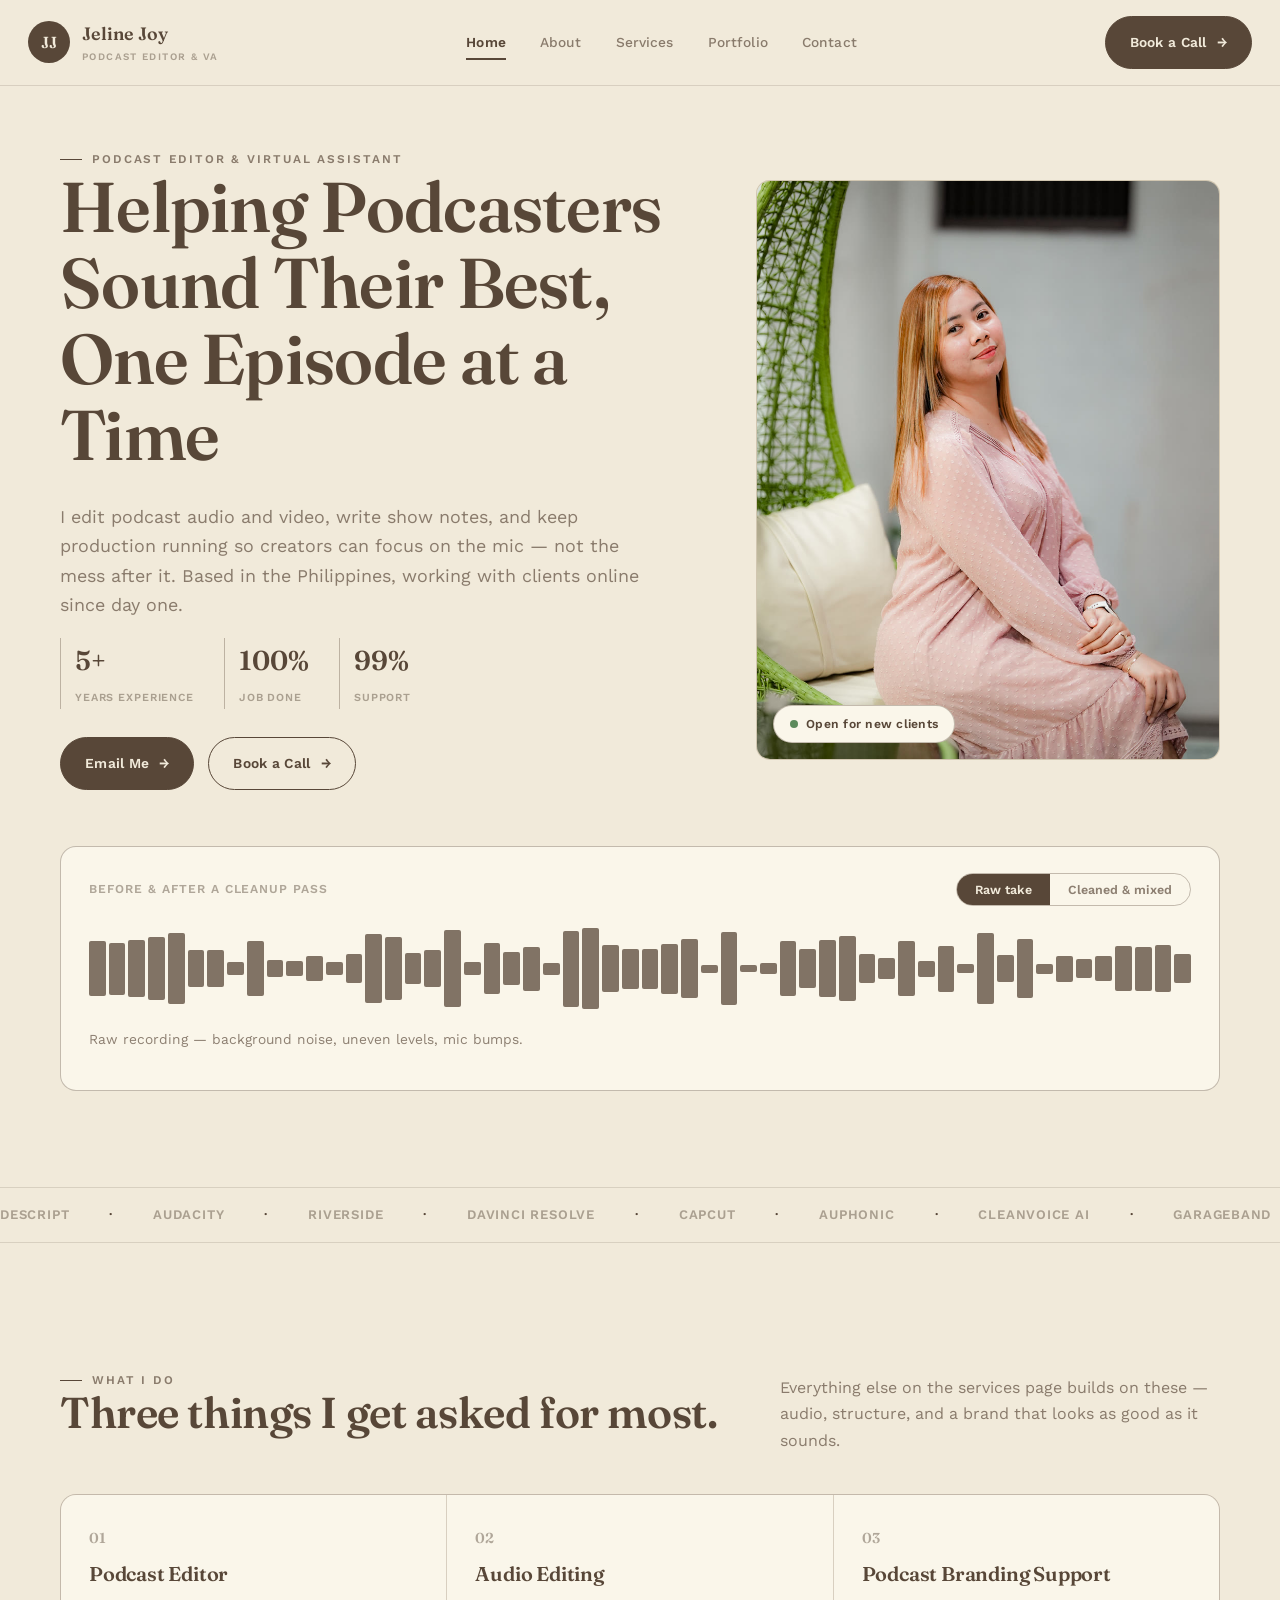
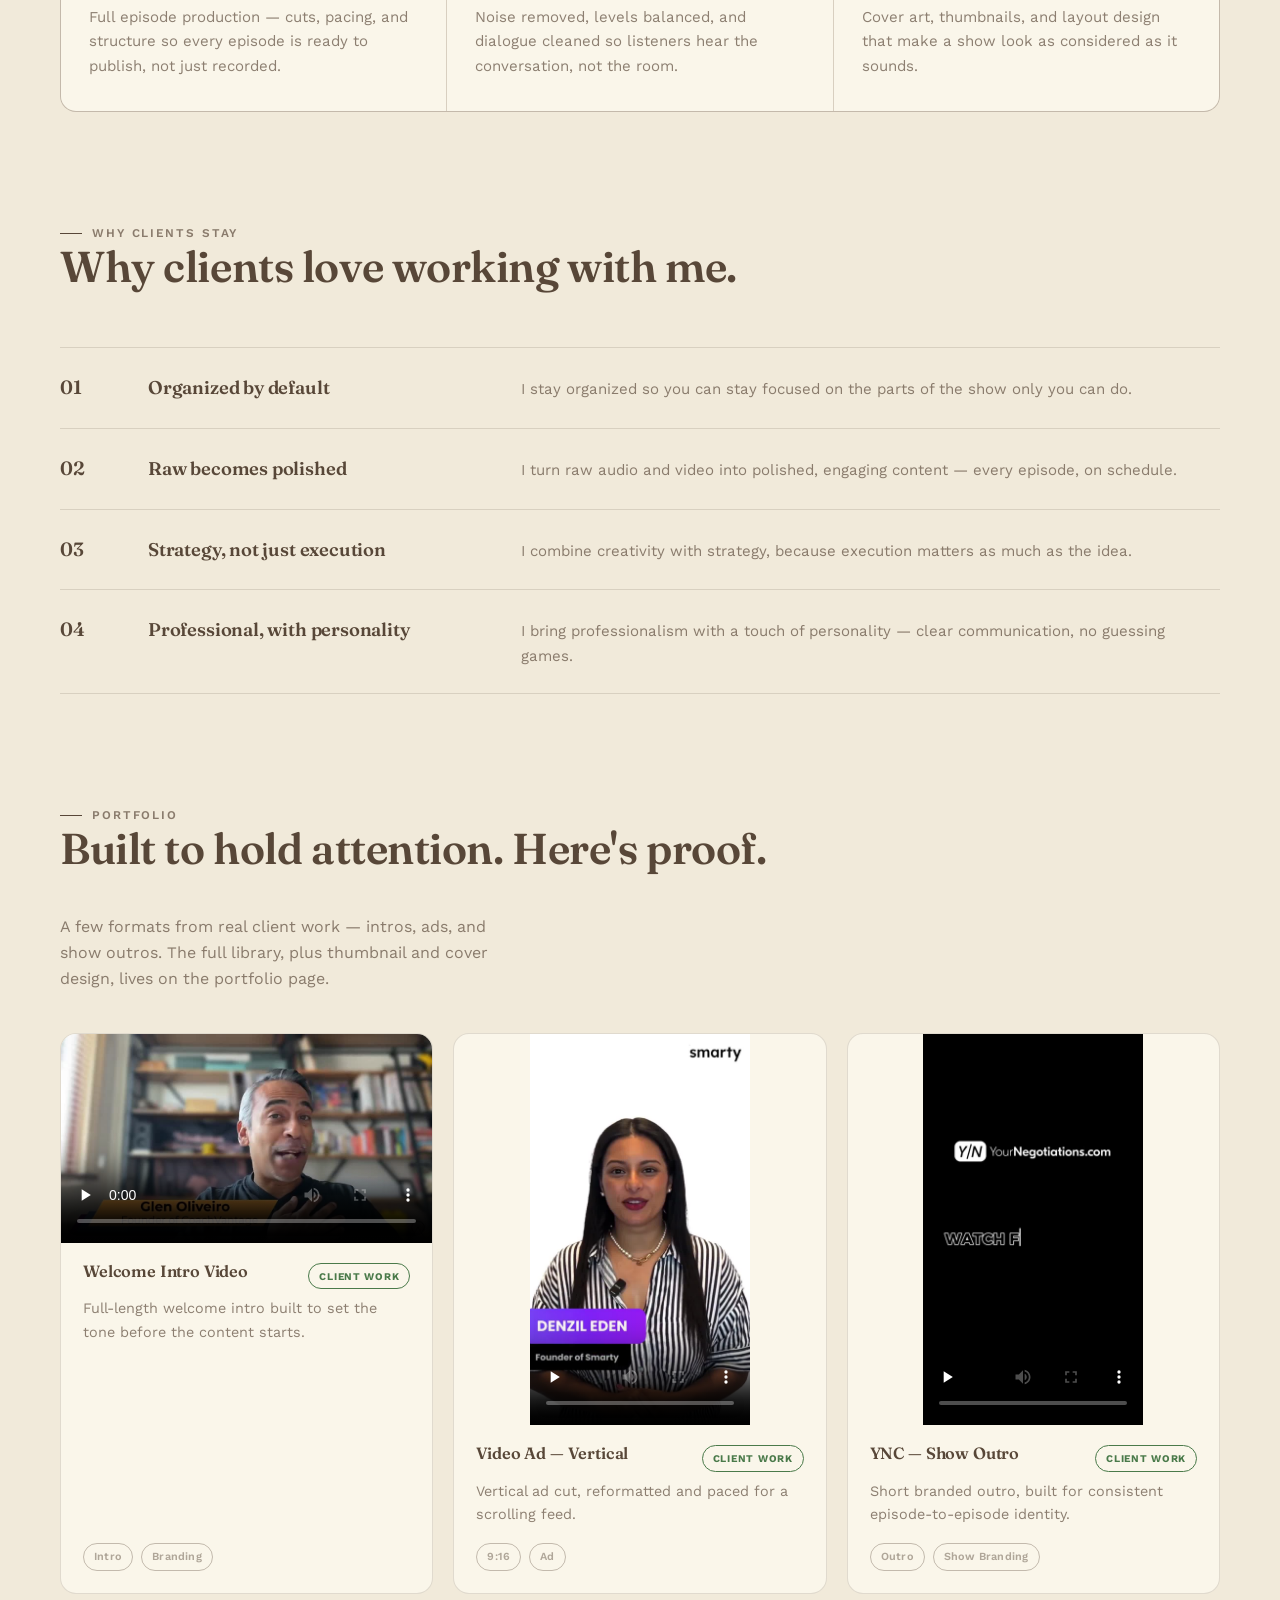
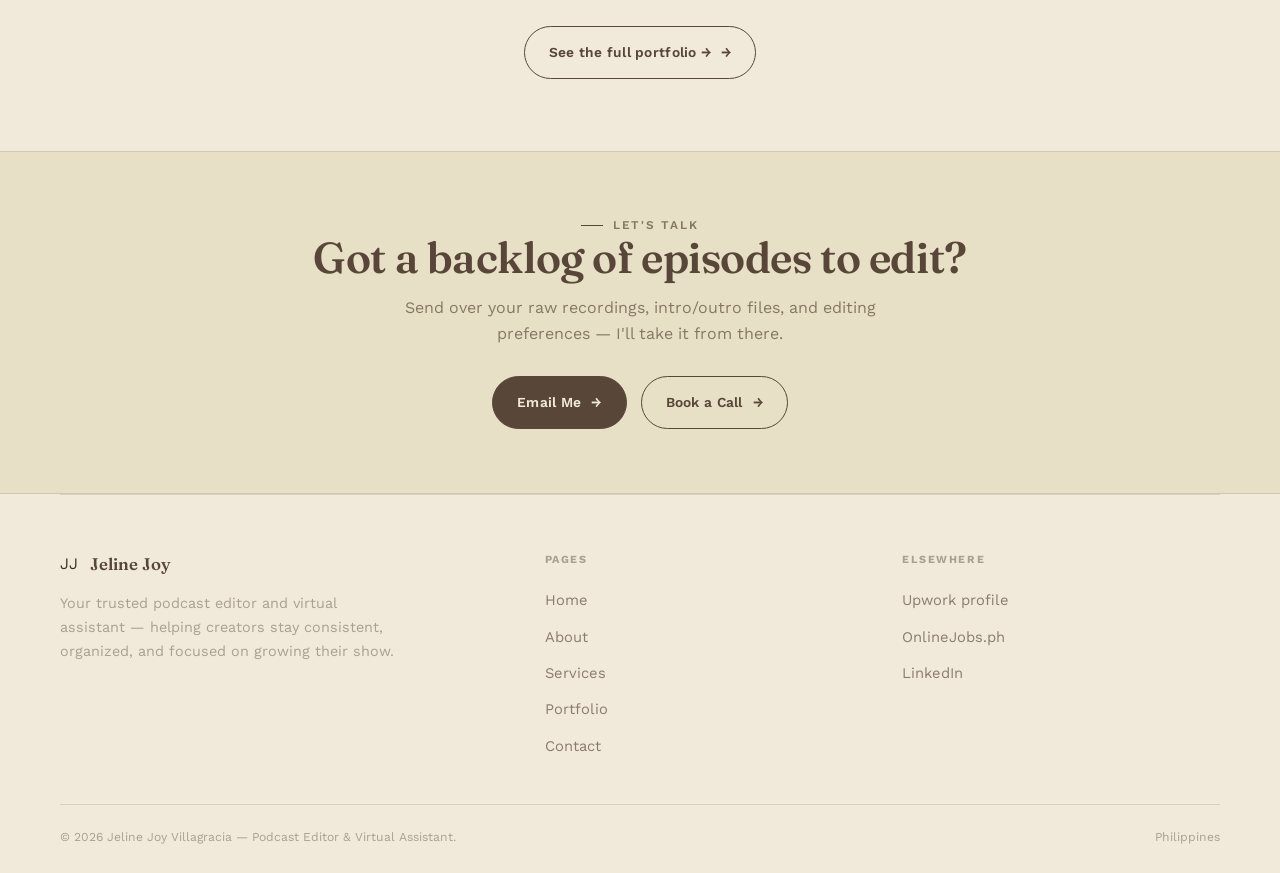
==== index.html @ 3fb09c36 "JelineJoy Portfolio Portfolio" ====
<!DOCTYPE html>
<html lang="en">
<head>
<meta charset="UTF-8">
<meta name="viewport" content="width=device-width, initial-scale=1.0">
<title>Jeline Joy Villagracia — Podcast Editor &amp; Virtual Assistant</title>
<meta name="description" content="Helping podcasters sound their best, one episode at a time. Podcast editing, audio cleanup, and branding support by Jeline Joy Villagracia.">
<link rel="preconnect" href="https://fonts.googleapis.com">
<link href="https://fonts.googleapis.com/css2?family=Fraunces:opsz,wght@9..144,500;9..144,600;9..144,700&family=Work+Sans:wght@400;500;600;700&display=swap" rel="stylesheet">
<link rel="stylesheet" href="./style.css">
</head>
<body>

<header class="nav-bar">
  <a class="brand" href="./index.html">
    <span class="mark">JJ</span>
    <span>Jeline Joy<br><small>Podcast Editor &amp; VA</small></span>
  </a>
  <button class="menu-toggle" aria-label="Open menu" aria-expanded="false">☰</button>
  <nav class="nav-links" aria-label="Main navigation">
    <a href="./index.html" aria-current="page">Home</a>
    <a href="./about.html">About</a>
    <a href="./services.html">Services</a>
    <a href="./portfolio.html">Portfolio</a>
    <a href="./contact.html">Contact</a>
  </nav>
  <div class="nav-actions">
    <a class="btn btn-primary" href="./contact.html">Book a Call</a>
  </div>
</header>

<main>

<section class="hero wrap">
  <div class="hero-grid">
    <div>
      <span class="eyebrow">Podcast Editor &amp; Virtual Assistant</span>
      <h1>Helping Podcasters Sound Their Best, One Episode at a Time</h1>
      <p class="lead">I edit podcast audio and video, write show notes, and keep production running so creators can focus on the mic — not the mess after it. Based in the Philippines, working with clients online since day one.</p>
      <div class="hero-stats">
        <div><b>5+</b><span>Years experience</span></div>
        <div><b>100%</b><span>Job done</span></div>
        <div><b>99%</b><span>Support</span></div>
      </div>
      <div class="hero-actions">
        <a class="btn btn-primary" href="mailto:Jelinejoy.villagraciaxxx@gmail.com">Email Me</a>
        <a class="btn btn-ghost" href="./contact.html">Book a Call</a>
      </div>
    </div>
    <div class="hero-portrait reveal">
      <img src="./assets/photos/portrait-1.jpg" alt="Jeline Joy Villagracia">
      <span class="tag">Open for new clients</span>
    </div>
  </div>

  <div class="waveform-block">
    <div class="waveform-head">
      <span class="wf-label">Before &amp; after a cleanup pass</span>
      <div class="wf-toggle">
        <button data-wf-btn="raw" class="active">Raw take</button>
        <button data-wf-btn="clean">Cleaned &amp; mixed</button>
      </div>
    </div>
    <div class="wf-bars" data-wf-bars></div>
    <p class="waveform-caption" data-wf-caption>Raw recording — background noise, uneven levels, mic bumps.</p>
  </div>
</section>

<div class="marquee" aria-hidden="true">
  <div class="marquee-track">
    <span>Descript</span><span>Audacity</span><span>Riverside</span><span>DaVinci Resolve</span><span>CapCut</span><span>Auphonic</span><span>Cleanvoice AI</span><span>GarageBand</span><span>Notion</span><span>Canva</span>
    <span>Descript</span><span>Audacity</span><span>Riverside</span><span>DaVinci Resolve</span><span>CapCut</span><span>Auphonic</span><span>Cleanvoice AI</span><span>GarageBand</span><span>Notion</span><span>Canva</span>
  </div>
</div>

<section class="section wrap">
  <div class="section-head">
    <div><span class="eyebrow">What I do</span><h2>Three things I get asked for most.</h2></div>
    <p>Everything else on the services page builds on these — audio, structure, and a brand that looks as good as it sounds.</p>
  </div>
  <div class="card-grid">
    <a class="card reveal" href="./services.html">
      <span class="tc-num">01</span>
      <h3>Podcast Editor</h3>
      <p>Full episode production — cuts, pacing, and structure so every episode is ready to publish, not just recorded.</p>
    </a>
    <a class="card reveal" href="./services.html">
      <span class="tc-num">02</span>
      <h3>Audio Editing</h3>
      <p>Noise removed, levels balanced, and dialogue cleaned so listeners hear the conversation, not the room.</p>
    </a>
    <a class="card reveal" href="./services.html">
      <span class="tc-num">03</span>
      <h3>Podcast Branding Support</h3>
      <p>Cover art, thumbnails, and layout design that make a show look as considered as it sounds.</p>
    </a>
  </div>
</section>

<section class="section wrap section-tight">
  <div class="section-head">
    <div><span class="eyebrow">Why clients stay</span><h2>Why clients love working with me.</h2></div>
  </div>
  <div class="process">
    <div class="process-row reveal"><span class="step-num">01</span><h4>Organized by default</h4><p>I stay organized so you can stay focused on the parts of the show only you can do.</p></div>
    <div class="process-row reveal"><span class="step-num">02</span><h4>Raw becomes polished</h4><p>I turn raw audio and video into polished, engaging content — every episode, on schedule.</p></div>
    <div class="process-row reveal"><span class="step-num">03</span><h4>Strategy, not just execution</h4><p>I combine creativity with strategy, because execution matters as much as the idea.</p></div>
    <div class="process-row reveal"><span class="step-num">04</span><h4>Professional, with personality</h4><p>I bring professionalism with a touch of personality — clear communication, no guessing games.</p></div>
  </div>
</section>

<section class="section wrap">
  <div class="section-head">
    <div><span class="eyebrow">Portfolio</span><h2>Built to hold attention. Here's proof.</h2></div>
    <p>A few formats from real client work — intros, ads, and show outros. The full library, plus thumbnail and cover design, lives on the portfolio page.</p>
  </div>
  <div class="portfolio-grid">
    <article class="portfolio-card reveal">
      <div class="video-frame">
        <video controls preload="none" playsinline poster="./assets/posters/welcome-intro-video.jpg">
          <source src="./assets/videos/welcome-intro-video.mp4" type="video/mp4">
        </video>
      </div>
      <div class="portfolio-body">
        <div class="portfolio-top"><h3>Welcome Intro Video</h3><span class="status open">Client work</span></div>
        <p>Full-length welcome intro built to set the tone before the content starts.</p>
        <div class="tag-row"><span class="tag">Intro</span><span class="tag">Branding</span></div>
      </div>
    </article>
    <article class="portfolio-card reveal">
      <div class="video-frame portrait">
        <video controls preload="none" playsinline poster="./assets/posters/video-ads-vertical.jpg">
          <source src="./assets/videos/video-ads-vertical.mp4" type="video/mp4">
        </video>
      </div>
      <div class="portfolio-body">
        <div class="portfolio-top"><h3>Video Ad — Vertical</h3><span class="status open">Client work</span></div>
        <p>Vertical ad cut, reformatted and paced for a scrolling feed.</p>
        <div class="tag-row"><span class="tag">9:16</span><span class="tag">Ad</span></div>
      </div>
    </article>
    <article class="portfolio-card reveal">
      <div class="video-frame portrait">
        <video controls preload="none" playsinline poster="./assets/posters/ync-outro.jpg">
          <source src="./assets/videos/ync-outro.mp4" type="video/mp4">
        </video>
      </div>
      <div class="portfolio-body">
        <div class="portfolio-top"><h3>YNC — Show Outro</h3><span class="status open">Client work</span></div>
        <p>Short branded outro, built for consistent episode-to-episode identity.</p>
        <div class="tag-row"><span class="tag">Outro</span><span class="tag">Show Branding</span></div>
      </div>
    </article>
  </div>
  <div style="margin-top:32px; text-align:center;">
    <a class="btn btn-ghost" href="./portfolio.html">See the full portfolio →</a>
  </div>
</section>

<section class="cta-band">
  <div class="wrap">
    <span class="eyebrow" style="justify-content:center;">Let's talk</span>
    <h2>Got a backlog of episodes to edit?</h2>
    <p>Send over your raw recordings, intro/outro files, and editing preferences — I'll take it from there.</p>
    <div class="cta-actions">
      <a class="btn btn-primary" href="mailto:Jelinejoy.villagraciaxxx@gmail.com">Email Me</a>
      <a class="btn btn-ghost" href="./contact.html">Book a Call</a>
    </div>
  </div>
</section>

</main>

<footer class="footer wrap">
  <div class="footer-top">
    <div>
      <a class="footer-brand" href="./index.html"><span class="mark">JJ</span><span style="font-family:var(--display); font-weight:600; font-size:1.05rem; color:var(--ink);">Jeline Joy</span></a>
      <p>Your trusted podcast editor and virtual assistant — helping creators stay consistent, organized, and focused on growing their show.</p>
    </div>
    <div class="footer-links">
      <h5>Pages</h5>
      <a href="./index.html">Home</a>
      <a href="./about.html">About</a>
      <a href="./services.html">Services</a>
      <a href="./portfolio.html">Portfolio</a>
      <a href="./contact.html">Contact</a>
    </div>
    <div class="footer-links">
      <h5>Elsewhere</h5>
      <a href="https://www.upwork.com/freelancers/~01a54a741a6106305e" target="_blank" rel="noopener">Upwork profile</a>
      <a href="https://www.onlinejobs.ph/jobseekers/info/1028850" target="_blank" rel="noopener">OnlineJobs.ph</a>
      <a href="https://www.linkedin.com/in/jelinejoy444a131a2/" target="_blank" rel="noopener">LinkedIn</a>
    </div>
  </div>
  <div class="footer-bottom">
    <span>&copy; 2026 Jeline Joy Villagracia — Podcast Editor &amp; Virtual Assistant.</span>
    <span>Philippines</span>
  </div>
</footer>

<script src="./script.js"></script>
</body>
</html>
---- style.css ----
/* ============================================================
   Jeline Joy Villagracia — Podcast Editor & Virtual Assistant
   Design tokens
   ============================================================ */
:root{
  --paper: #f1eada;
  --paper-2: #e8dfc7;
  --card: #faf6ea;
  --ink: #584738;
  --ink-2: #3c3025;
  --ink-soft: rgba(88,71,56,0.68);
  --ink-faint: rgba(88,71,56,0.46);
  --line: rgba(88,71,56,0.16);
  --line-strong: rgba(88,71,56,0.34);
  --accent-tint: #eadfc4;
  --white: #fffdf8;
  --radius: 3px;

  --display: "Fraunces", "Georgia", serif;
  --body: "Work Sans", "Segoe UI", sans-serif;
}

*{ box-sizing:border-box; }
html{ scroll-behavior:smooth; }
body{
  margin:0;
  background:var(--paper);
  color:var(--ink-2);
  font-family:var(--body);
  font-size:16px;
  line-height:1.65;
  -webkit-font-smoothing:antialiased;
}
img{ max-width:100%; display:block; }
a{ color:inherit; text-decoration:none; }
h1,h2,h3,h4{
  font-family:var(--display);
  font-weight:600;
  color:var(--ink);
  margin:0 0 .4em;
  line-height:1.08;
  letter-spacing:-0.01em;
}
h1{ font-size:clamp(2.4rem,6vw,4.4rem); font-weight:600; }
h2{ font-size:clamp(1.8rem,3.6vw,2.7rem); }
h3{ font-size:1.25rem; }
p{ margin:0 0 1em; }
.lead{ font-size:1.12rem; color:var(--ink-soft); max-width:54ch; }

:focus-visible{ outline:2px solid var(--ink); outline-offset:3px; }
@media (prefers-reduced-motion: reduce){
  *{ animation-duration:0.001ms !important; animation-iteration-count:1 !important; transition-duration:0.001ms !important; scroll-behavior:auto !important; }
}

.wrap{ max-width:1160px; margin:0 auto; padding:0 28px; }
.eyebrow{
  font-family:var(--body);
  font-size:0.74rem;
  font-weight:600;
  letter-spacing:0.16em;
  text-transform:uppercase;
  color:var(--ink-soft);
  display:flex; align-items:center; gap:10px;
}
.eyebrow::before{ content:""; width:22px; height:1px; background:var(--ink); }

/* ---------- buttons ---------- */
.btn{
  display:inline-flex; align-items:center; gap:10px;
  font-family:var(--body); font-size:0.86rem; font-weight:600; letter-spacing:0.02em;
  padding:14px 24px; border:1px solid var(--ink); border-radius:30px;
  transition:background .2s ease, color .2s ease, transform .2s ease, border-color .2s ease;
  white-space:nowrap;
}
.btn-primary{ background:var(--ink); border-color:var(--ink); color:var(--paper); }
.btn-primary:hover{ background:var(--ink-2); border-color:var(--ink-2); transform:translateY(-1px); }
.btn-ghost{ color:var(--ink); background:transparent; }
.btn-ghost:hover{ background:var(--ink); color:var(--paper); }
.btn::after{ content:"→"; transition:transform .2s ease; }
.btn:hover::after{ transform:translateX(3px); }

/* ---------- header ---------- */
.nav-bar{
  position:sticky; top:0; z-index:50;
  display:flex; align-items:center; justify-content:space-between;
  padding:16px 28px; background:rgba(241,234,218,0.98);
  border-bottom:1px solid var(--line);
}
.brand{ display:flex; align-items:center; gap:12px; }
.brand .mark{
  width:42px; height:42px; border-radius:50%; background:var(--ink); color:var(--paper);
  display:flex; align-items:center; justify-content:center; font-family:var(--display); font-weight:600; font-size:1rem; letter-spacing:.02em;
  flex-shrink:0;
}
.brand span{ font-family:var(--display); font-size:1.12rem; font-weight:600; color:var(--ink); }
.brand small{ display:block; font-family:var(--body); font-size:0.62rem; letter-spacing:.14em; color:var(--ink-faint); text-transform:uppercase; font-weight:600; }

.nav-links{ display:flex; gap:2px; align-items:center; }
.nav-links a{
  font-family:var(--body); font-size:0.86rem; font-weight:500; letter-spacing:.01em;
  padding:10px 16px; color:var(--ink-soft); position:relative;
}
.nav-links a:hover{ color:var(--ink); }
.nav-links a[aria-current="page"]{ color:var(--ink); font-weight:600; }
.nav-links a[aria-current="page"]::after{
  content:""; position:absolute; left:16px; right:16px; bottom:4px; height:2px; background:var(--ink);
}
.nav-actions{ display:flex; align-items:center; gap:14px; }
.menu-toggle{
  display:none; width:40px; height:40px; border:1px solid var(--line-strong); background:none; border-radius:50%;
  color:var(--ink); font-family:var(--body); cursor:pointer; font-size:1.1rem;
}

@media (max-width:920px){
  .nav-links{
    position:fixed; inset:65px 0 0 0; flex-direction:column; align-items:flex-start;
    background:var(--paper); padding:24px 28px; gap:4px; transform:translateY(-8px);
    opacity:0; pointer-events:none; transition:opacity .2s ease, transform .2s ease;
    z-index:100; overflow-y:auto;
  }
  .nav-links.open{ opacity:1; pointer-events:auto; transform:translateY(0); }
  .nav-links a{ width:100%; padding:16px 6px; border-bottom:1px solid var(--line); font-size:1rem; }
  .menu-toggle{ display:block; }
  .nav-actions{ display:none; }
}

/* ---------- hero / waveform signature ---------- */
.hero{ padding:64px 0 40px; }
.hero-grid{ display:grid; grid-template-columns:1.25fr 0.9fr; gap:52px; align-items:center; }
.hero-stats{ display:flex; flex-wrap:wrap; gap:30px; margin-top:8px; }
.hero-stats div{ border-left:1px solid var(--line-strong); padding-left:14px; }
.hero-stats b{ display:block; font-family:var(--display); font-size:1.7rem; font-weight:600; color:var(--ink); }
.hero-stats span{ font-family:var(--body); font-size:0.68rem; letter-spacing:.08em; text-transform:uppercase; color:var(--ink-faint); font-weight:600; }
.hero-actions{ display:flex; gap:14px; margin-top:28px; flex-wrap:wrap; }

.hero-portrait{
  position:relative; border-radius:14px; overflow:hidden; aspect-ratio:4/5; background:var(--paper-2);
  border:1px solid var(--line);
}
.hero-portrait img{ width:100%; height:100%; object-fit:cover; display:block; }
.hero-portrait .tag{
  position:absolute; bottom:16px; left:16px; background:var(--card); border:1px solid var(--line-strong);
  border-radius:30px; padding:8px 16px; font-size:0.76rem; font-weight:600; color:var(--ink); display:flex; align-items:center; gap:8px;
}
.hero-portrait .tag::before{ content:""; width:8px; height:8px; border-radius:50%; background:#5c8a5c; }

.waveform-block{ margin-top:56px; border:1px solid var(--line-strong); background:var(--card); border-radius:16px; padding:26px 28px; }
.waveform-head{ display:flex; justify-content:space-between; align-items:center; margin-bottom:18px; flex-wrap:wrap; gap:12px; }
.waveform-head span.wf-label{ font-size:0.76rem; font-weight:600; letter-spacing:.08em; text-transform:uppercase; color:var(--ink-faint); }
.wf-toggle{ display:flex; border:1px solid var(--line-strong); border-radius:30px; overflow:hidden; }
.wf-toggle button{ font-family:var(--body); font-size:0.78rem; font-weight:600; padding:8px 18px; background:none; border:none; color:var(--ink-soft); cursor:pointer; }
.wf-toggle button.active{ background:var(--ink); color:var(--paper); }
.wf-bars{ display:flex; align-items:center; gap:3px; height:90px; }
.wf-bars i{ flex:1; background:var(--ink); border-radius:2px; opacity:0.75; transition:height .35s cubic-bezier(.4,0,.2,1); }
.waveform-caption{ margin-top:14px; font-size:0.86rem; color:var(--ink-soft); }

/* ---------- marquee ---------- */
.marquee{ border-top:1px solid var(--line); border-bottom:1px solid var(--line); overflow:hidden; padding:16px 0; margin:56px 0; }
.marquee-track{ display:flex; gap:40px; width:max-content; animation:scroll-left 30s linear infinite; }
.marquee-track span{ font-family:var(--body); font-size:0.82rem; font-weight:600; letter-spacing:.06em; text-transform:uppercase; color:var(--ink-faint); }
.marquee-track span::after{ content:"·"; margin-left:40px; color:var(--ink); }
@keyframes scroll-left{ from{ transform:translateX(0); } to{ transform:translateX(-50%); } }

/* ---------- sections ---------- */
.section{ padding:72px 0; }
.section-tight{ padding:40px 0; }
.section-head{ display:flex; justify-content:space-between; align-items:flex-end; gap:24px; margin-bottom:40px; flex-wrap:wrap; }
.section-head p{ max-width:44ch; color:var(--ink-soft); margin:0; }

/* format / service cards */
.card-grid{ display:grid; grid-template-columns:repeat(3,1fr); gap:1px; background:var(--line); border:1px solid var(--line); border-radius:16px; overflow:hidden; }
.card-grid.cols-4{ grid-template-columns:repeat(4,1fr); }
.card{ background:var(--card); padding:32px 28px; display:flex; flex-direction:column; gap:12px; transition:background .2s ease; }
.card:hover{ background:var(--white); }
.card .tc-num{ font-family:var(--display); font-size:0.9rem; font-weight:600; color:var(--ink-faint); }
.card p{ color:var(--ink-soft); margin-bottom:0; font-size:0.94rem; }
@media (max-width:1080px){ .card-grid.cols-4{ grid-template-columns:repeat(2,1fr); } }
@media (max-width:920px){ .card-grid{ grid-template-columns:1fr; } .card-grid.cols-4{ grid-template-columns:1fr; } }

/* process timeline */
.process{ display:flex; flex-direction:column; border-top:1px solid var(--line); }
.process-row{ display:grid; grid-template-columns:64px 1fr 2fr; gap:24px; padding:24px 0; border-bottom:1px solid var(--line); align-items:baseline; }
.process-row .step-num{ font-family:var(--display); color:var(--ink); font-size:1.2rem; font-weight:600; }
.process-row h4{ font-family:var(--display); font-size:1.15rem; margin:0; font-weight:600; }
.process-row p{ margin:0; color:var(--ink-soft); font-size:0.94rem; }
@media (max-width:760px){ .process-row{ grid-template-columns:1fr; gap:6px; } }

/* trust / stats strip */
.stat-strip{ display:grid; grid-template-columns:repeat(3,1fr); border:1px solid var(--line); border-radius:16px; overflow:hidden; }
.stat-strip div{ padding:26px 20px; border-right:1px solid var(--line); background:var(--card); }
.stat-strip div:last-child{ border-right:none; }
.stat-strip b{ display:block; font-family:var(--display); font-size:1.9rem; color:var(--ink); font-weight:600; }
.stat-strip span{ font-family:var(--body); font-size:0.66rem; letter-spacing:.08em; text-transform:uppercase; color:var(--ink-faint); font-weight:600; }
@media (max-width:860px){ .stat-strip{ grid-template-columns:1fr;} .stat-strip div{ border-right:none; border-bottom:1px solid var(--line);} .stat-strip div:last-child{border-bottom:none;} }

/* CTA band */
.cta-band{
  border-top:1px solid var(--line); border-bottom:1px solid var(--line);
  padding:64px 0; text-align:center; background:var(--paper-2);
}
.cta-band h2{ margin-bottom:.3em; }
.cta-band p{ color:var(--ink-soft); margin:0 auto 28px; max-width:48ch; }
.cta-actions{ display:flex; gap:14px; justify-content:center; flex-wrap:wrap; }

/* ---------- footer ---------- */
.footer{ border-top:1px solid var(--line); padding:56px 0 26px; }
.footer-top{ display:grid; grid-template-columns:1.4fr 1fr 1fr; gap:40px; margin-bottom:40px; }
.footer-brand{ display:flex; align-items:center; gap:12px; margin-bottom:14px; }
.footer p{ color:var(--ink-faint); font-size:0.9rem; max-width:38ch; }
.footer h5{ font-family:var(--body); font-size:0.68rem; font-weight:700; letter-spacing:.14em; text-transform:uppercase; color:var(--ink-faint); margin:0 0 14px; }
.footer-links a{ display:block; padding:6px 0; color:var(--ink-soft); font-size:0.92rem; }
.footer-links a:hover{ color:var(--ink); }
.footer-bottom{ display:flex; justify-content:space-between; flex-wrap:wrap; gap:10px; padding-top:22px; border-top:1px solid var(--line); font-size:0.76rem; color:var(--ink-faint); }
@media (max-width:760px){ .footer-top{ grid-template-columns:1fr; } }

/* ---------- page hero (inner pages) ---------- */
.page-hero{ padding:56px 0 32px; border-bottom:1px solid var(--line); }
.page-hero h1{ max-width:18ch; }
.page-hero .lead{ margin-top:14px; }

/* ---------- mobile: collapse + center ---------- */
@media (max-width:920px){
  .hero-grid{ grid-template-columns:1fr; gap:36px; }
  .hero, .page-hero, .section-head{ text-align:center; }
  .hero .eyebrow, .page-hero .eyebrow, .section-head .eyebrow{ justify-content:center; }
  .hero .lead, .page-hero .lead, .section-head p{ margin-left:auto; margin-right:auto; }
  .hero-stats{ justify-content:center; }
  .hero-stats div{ border-left:none; padding-left:0; text-align:center; }
  .hero-actions{ justify-content:center; }
  .section-head{ flex-direction:column; align-items:center; }
  .page-hero h1{ margin-left:auto; margin-right:auto; }
  .waveform-head{ justify-content:center; text-align:center; }
}

/* ---------- about ---------- */
.split{ display:grid; grid-template-columns:1fr 1fr; gap:56px; align-items:start; }
.split-media img{ border-radius:16px; border:1px solid var(--line); }
.principle{ padding:20px 0; border-bottom:1px solid var(--line); }
.principle h4{ font-size:1.05rem; margin-bottom:6px; font-family:var(--display); font-weight:600; }
.principle p{ margin:0; color:var(--ink-soft); font-size:0.94rem; }
.toolkit{ display:flex; flex-wrap:wrap; gap:10px; margin-top:14px; }
.toolkit span{ font-family:var(--body); font-size:0.8rem; font-weight:600; border:1px solid var(--line-strong); padding:8px 16px; border-radius:30px; color:var(--ink-soft); background:var(--card); }
@media (max-width:860px){ .split{ grid-template-columns:1fr; } }

/* ---------- services page ---------- */
.service-list{ display:flex; flex-direction:column; }
.service{ display:grid; grid-template-columns:56px 1.1fr 1.4fr; gap:28px; padding:34px 0; border-bottom:1px solid var(--line); }
.service .step-num{ font-family:var(--display); color:var(--ink); font-size:1.15rem; font-weight:600; }
.service h3{ margin-bottom:8px; }
.service-copy p{ color:var(--ink-soft); }
@media (max-width:860px){ .service{ grid-template-columns:1fr; gap:8px; } }

/* pricing */
.pricing-grid{ display:grid; grid-template-columns:repeat(3,1fr); gap:20px; }
.price-card{ border:1px solid var(--line-strong); border-radius:16px; padding:30px 26px; background:var(--card); display:flex; flex-direction:column; }
.price-card.featured{ background:var(--ink); color:var(--paper); border-color:var(--ink); }
.price-card.featured h3, .price-card.featured .price, .price-card.featured .price small{ color:var(--paper); }
.price-card.featured ul li{ color:rgba(241,234,218,0.85); }
.price-card.featured ul li::before{ color:var(--paper); }
.price-card .price{ font-family:var(--display); font-size:2.2rem; font-weight:600; color:var(--ink); margin:10px 0 20px; }
.price-card .price small{ font-family:var(--body); font-size:0.8rem; font-weight:500; color:var(--ink-faint); }
.price-card ul{ list-style:none; padding:0; margin:0 0 24px; flex:1; }
.price-card ul li{ padding:8px 0; border-bottom:1px solid var(--line); font-size:0.9rem; color:var(--ink-soft); padding-left:20px; position:relative; }
.price-card ul li::before{ content:"—"; position:absolute; left:0; color:var(--ink-faint); }
@media (max-width:920px){ .pricing-grid{ grid-template-columns:1fr; } }

/* ---------- portfolio ---------- */
.portfolio-group{ margin-bottom:64px; }
.group-title{ display:flex; justify-content:space-between; gap:24px; flex-wrap:wrap; margin-bottom:28px; align-items:flex-end; border-bottom:1px solid var(--line); padding-bottom:18px; }
.group-title p{ max-width:42ch; color:var(--ink-soft); margin:0; }
.portfolio-grid{ display:grid; grid-template-columns:repeat(3,1fr); gap:20px; }
.portfolio-card{ background:var(--card); border:1px solid var(--line); border-radius:16px; overflow:hidden; display:flex; flex-direction:column; }
.portfolio-card .portfolio-body{ padding:20px 22px 22px; display:flex; flex-direction:column; gap:8px; flex:1; }
.portfolio-card .status{ font-family:var(--body); font-size:0.64rem; font-weight:700; letter-spacing:.07em; text-transform:uppercase; padding:4px 10px; border:1px solid var(--line-strong); color:var(--ink-faint); align-self:flex-start; border-radius:30px; }
.portfolio-card .status.open{ color:#4a7a4a; border-color:#4a7a4a; }
.portfolio-top{ display:flex; justify-content:space-between; align-items:flex-start; gap:10px; }
.portfolio-top h3{ font-size:1.02rem; margin:0; }
.portfolio-card p{ color:var(--ink-soft); font-size:0.9rem; margin-bottom:0; }
.tag-row{ display:flex; flex-wrap:wrap; gap:8px; margin-top:auto; padding-top:8px; }
.tag{ font-family:var(--body); font-size:0.68rem; font-weight:600; letter-spacing:.02em; color:var(--ink-faint); border:1px solid var(--line-strong); padding:4px 10px; border-radius:30px; }
.portfolio-img{ aspect-ratio:16/10; overflow:hidden; background:var(--paper-2); }
.portfolio-img img{ width:100%; height:100%; object-fit:cover; display:block; }
.video-frame{ position:relative; background:var(--paper-2); overflow:hidden; aspect-ratio:16/9; }
.video-frame.portrait{ aspect-ratio:9/16; max-width:220px; margin:0 auto; }
.video-frame video{ width:100%; height:100%; object-fit:cover; display:block; background:#000; }
@media (max-width:920px){ .portfolio-grid{ grid-template-columns:1fr; } }
@media (min-width:600px) and (max-width:920px){ .portfolio-grid{ grid-template-columns:repeat(2,1fr); } }

.section-divider{ display:flex; align-items:center; gap:20px; margin:12px 0 44px; }
.section-divider .num{ font-family:var(--display); font-weight:600; font-size:0.9rem; color:var(--ink); border:1px solid var(--line-strong); padding:6px 14px; border-radius:30px; }
.section-divider .line{ flex:1; height:1px; background:var(--line); }

/* ---------- FAQ ---------- */
.faq-item{ border-bottom:1px solid var(--line); padding:22px 0; }
.faq-item summary{ font-family:var(--display); font-weight:600; font-size:1.05rem; color:var(--ink); cursor:pointer; list-style:none; display:flex; justify-content:space-between; gap:16px; }
.faq-item summary::-webkit-details-marker{ display:none; }
.faq-item summary::after{ content:"+"; font-size:1.3rem; color:var(--ink-faint); flex-shrink:0; }
.faq-item[open] summary::after{ content:"–"; }
.faq-item p{ margin-top:12px; color:var(--ink-soft); }

/* ---------- contact ---------- */
.contact-grid{ display:grid; grid-template-columns:1fr 1fr; gap:56px; }
.form-field{ margin-bottom:20px; }
.form-field label{ display:block; font-size:0.76rem; font-weight:600; letter-spacing:.04em; text-transform:uppercase; color:var(--ink-faint); margin-bottom:8px; }
.form-field input, .form-field select, .form-field textarea{
  width:100%; background:var(--card); border:1px solid var(--line-strong); color:var(--ink-2); padding:13px 14px;
  font-family:var(--body); font-size:0.95rem; border-radius:8px;
}
.form-field textarea{ resize:vertical; min-height:120px; }
.form-field input:focus, .form-field select:focus, .form-field textarea:focus{ border-color:var(--ink); }
.contact-info .info-row{ display:flex; gap:16px; padding:18px 0; border-bottom:1px solid var(--line); }
.contact-info .info-row b{ display:block; font-size:0.72rem; font-weight:700; letter-spacing:.06em; text-transform:uppercase; color:var(--ink-faint); margin-bottom:4px; }
.note-box{ margin-top:24px; padding:16px 18px; border:1px dashed var(--line-strong); font-size:0.86rem; color:var(--ink-faint); border-radius:12px; }

/* ---------- reveal ---------- */
.reveal{ opacity:0; transform:translateY(16px); transition:opacity .6s ease, transform .6s ease; }
.reveal.in{ opacity:1; transform:translateY(0); }
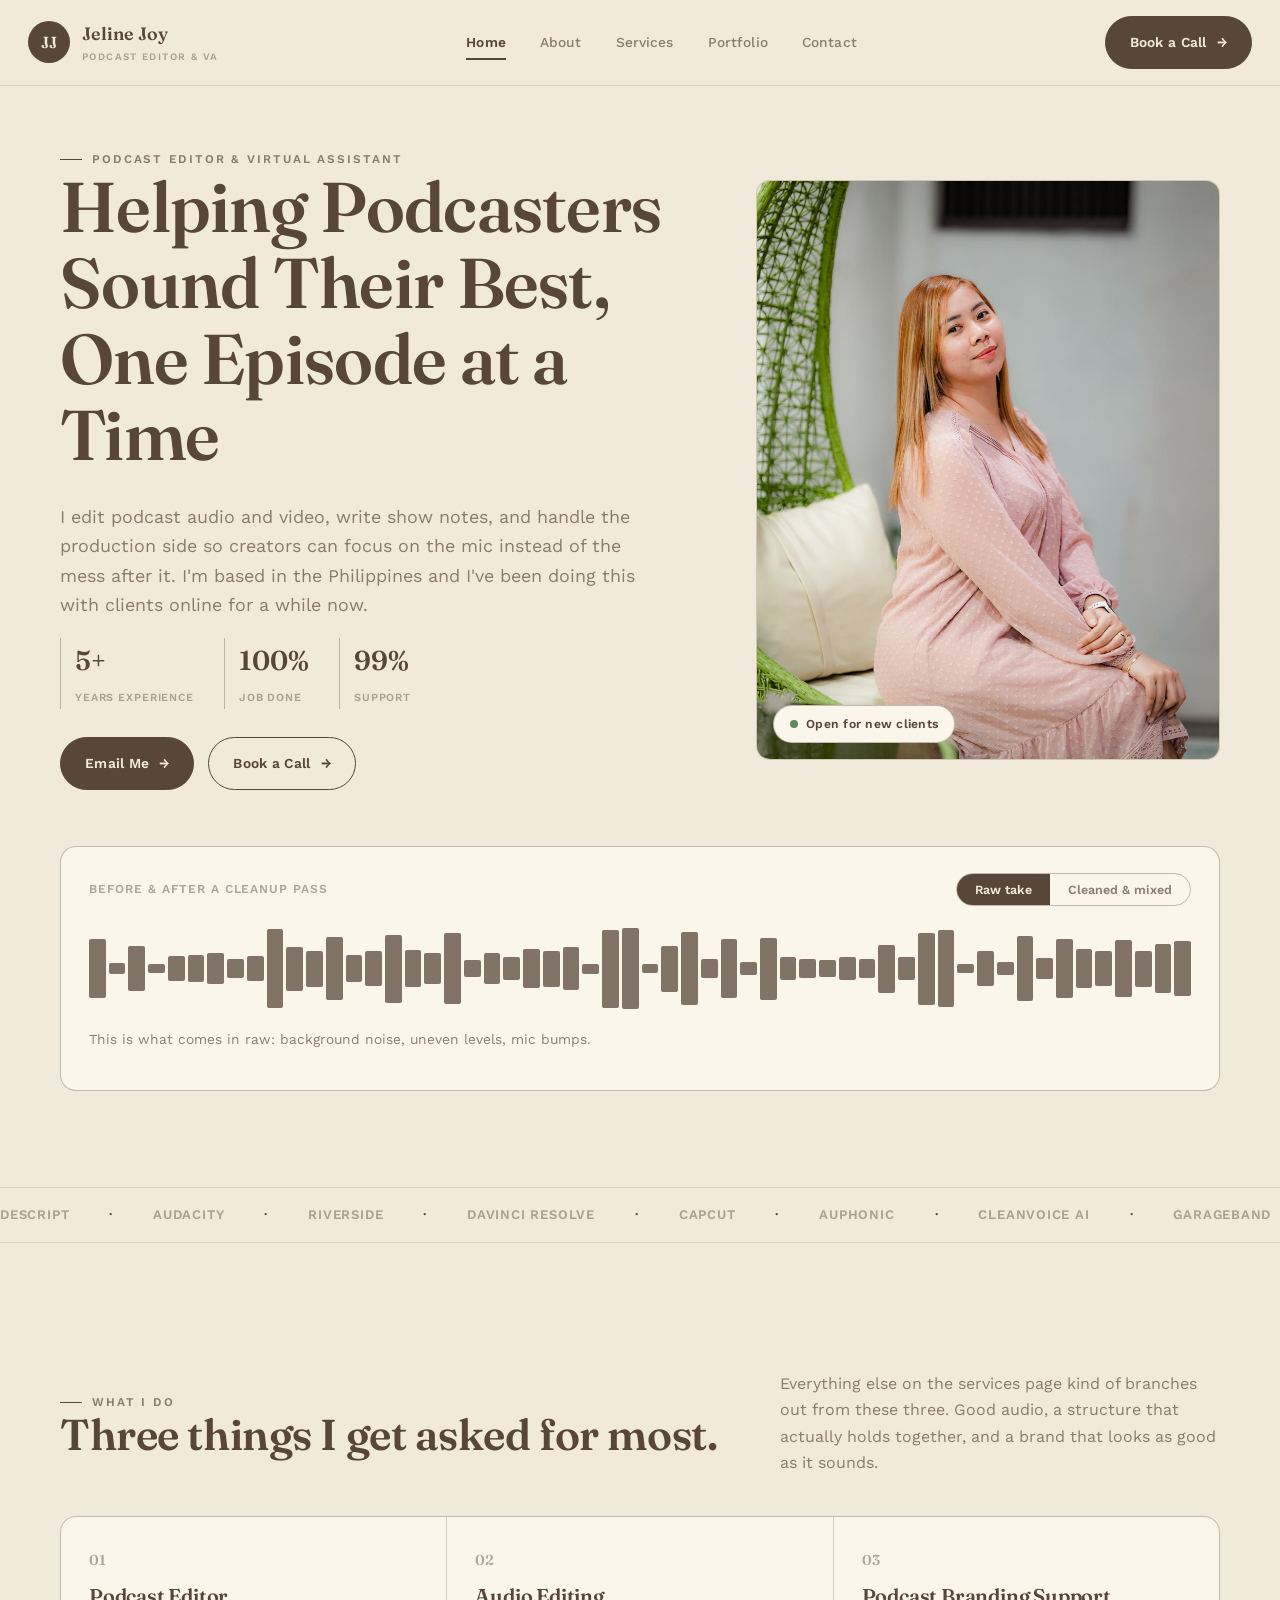
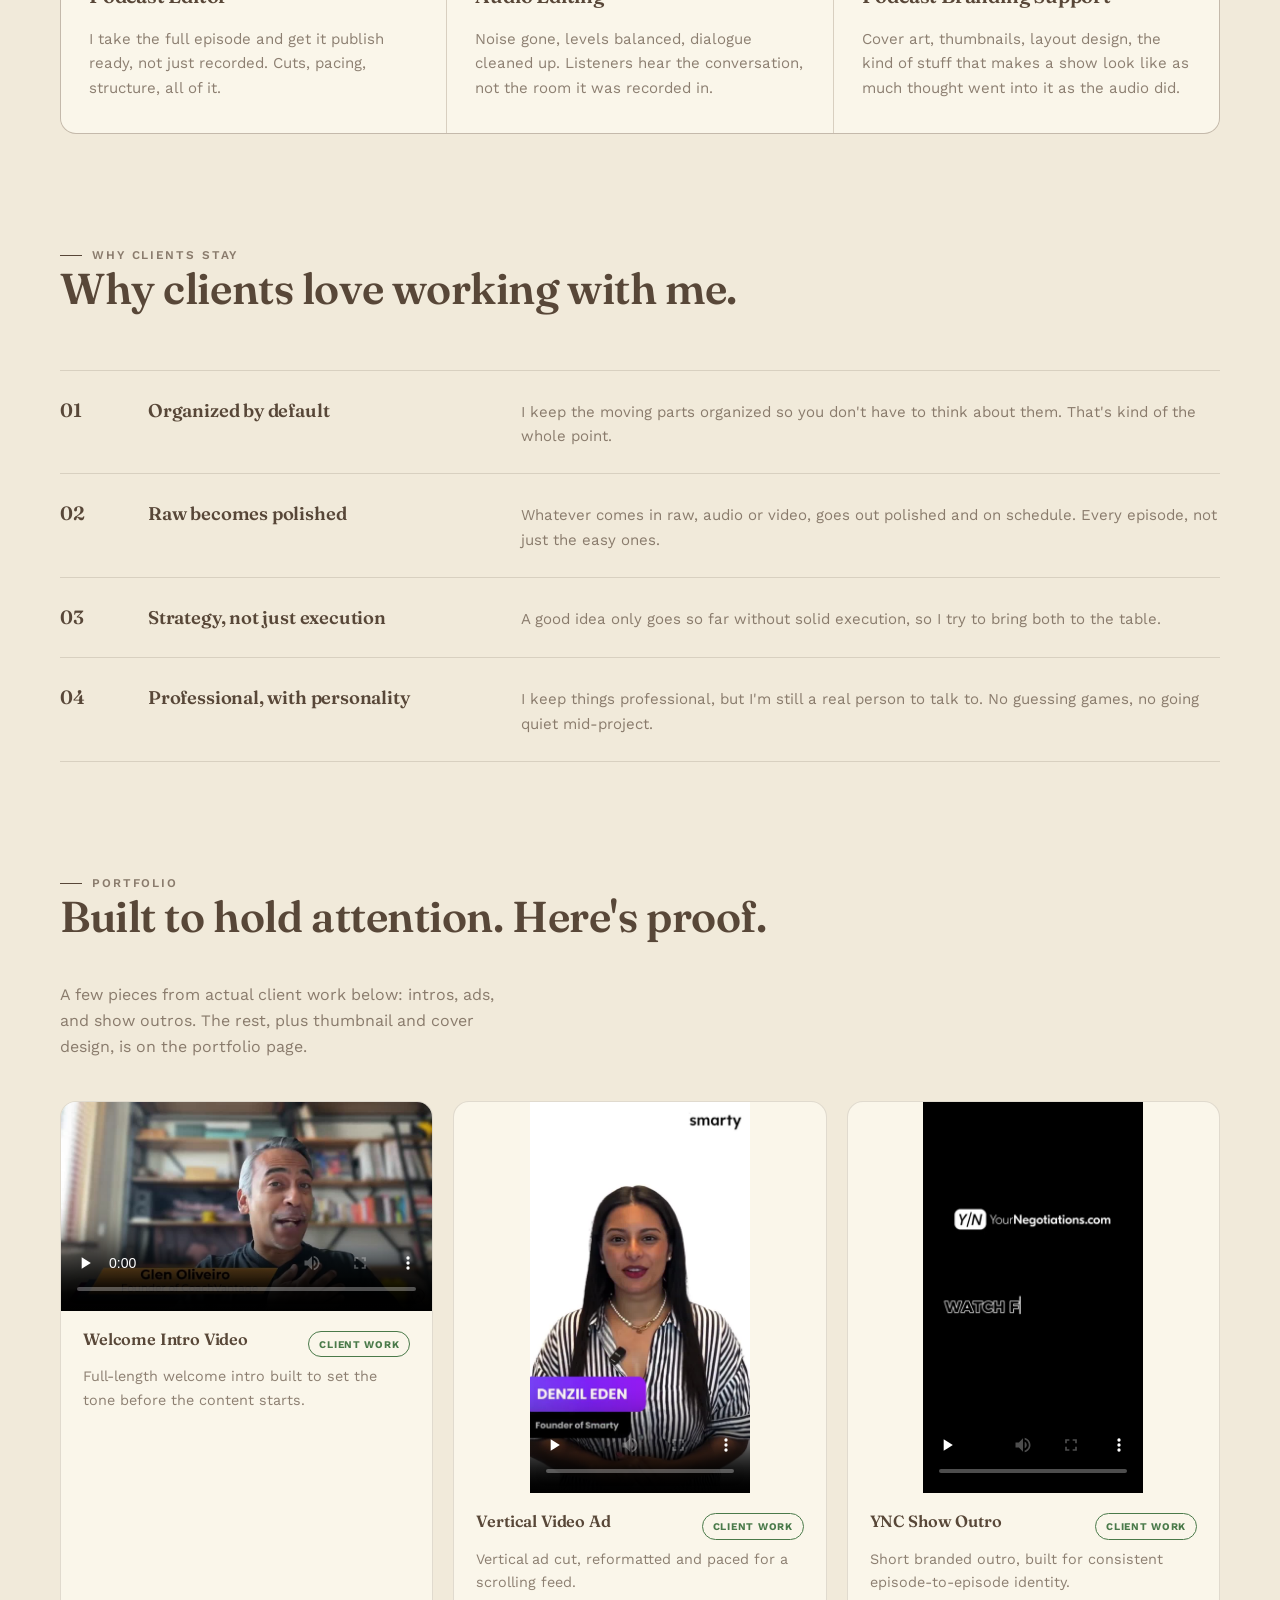
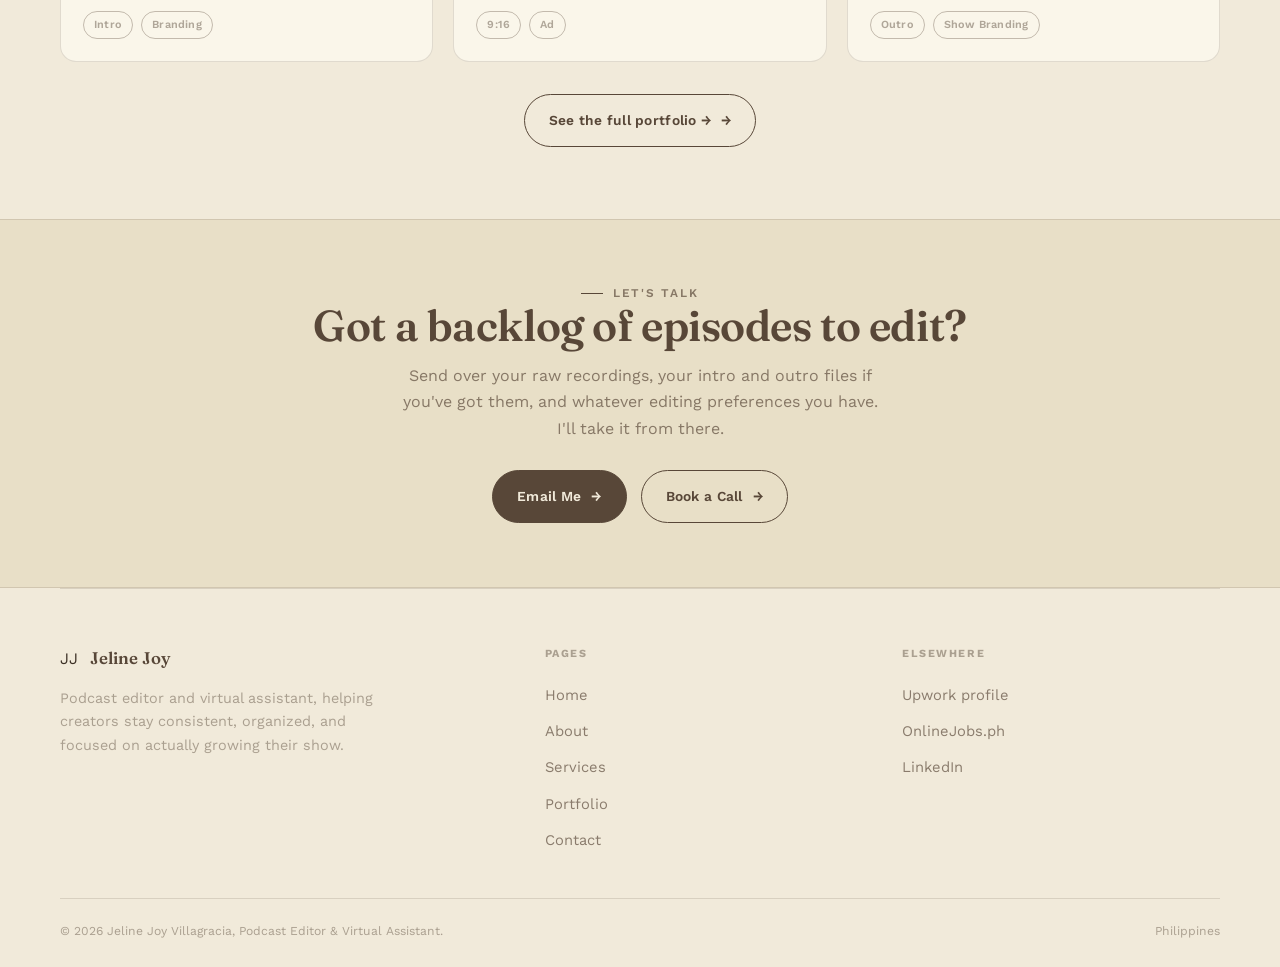
==== commit 7ca01caf: "JelineJoy" ====
--- a/index.html
+++ b/index.html
@@ -3,7 +3,7 @@
 <head>
 <meta charset="UTF-8">
 <meta name="viewport" content="width=device-width, initial-scale=1.0">
-<title>Jeline Joy Villagracia — Podcast Editor &amp; Virtual Assistant</title>
+<title>Jeline Joy Villagracia | Podcast Editor &amp; Virtual Assistant</title>
 <meta name="description" content="Helping podcasters sound their best, one episode at a time. Podcast editing, audio cleanup, and branding support by Jeline Joy Villagracia.">
 <link rel="preconnect" href="https://fonts.googleapis.com">
 <link href="https://fonts.googleapis.com/css2?family=Fraunces:opsz,wght@9..144,500;9..144,600;9..144,700&family=Work+Sans:wght@400;500;600;700&display=swap" rel="stylesheet">
@@ -36,7 +36,7 @@
     <div>
       <span class="eyebrow">Podcast Editor &amp; Virtual Assistant</span>
       <h1>Helping Podcasters Sound Their Best, One Episode at a Time</h1>
-      <p class="lead">I edit podcast audio and video, write show notes, and keep production running so creators can focus on the mic — not the mess after it. Based in the Philippines, working with clients online since day one.</p>
+      <p class="lead">I edit podcast audio and video, write show notes, and handle the production side so creators can focus on the mic instead of the mess after it. I'm based in the Philippines and I've been doing this with clients online for a while now.</p>
       <div class="hero-stats">
         <div><b>5+</b><span>Years experience</span></div>
         <div><b>100%</b><span>Job done</span></div>
@@ -62,7 +62,7 @@
       </div>
     </div>
     <div class="wf-bars" data-wf-bars></div>
-    <p class="waveform-caption" data-wf-caption>Raw recording — background noise, uneven levels, mic bumps.</p>
+    <p class="waveform-caption" data-wf-caption>This is what comes in raw: background noise, uneven levels, mic bumps.</p>
   </div>
 </section>
 
@@ -76,23 +76,23 @@
 <section class="section wrap">
   <div class="section-head">
     <div><span class="eyebrow">What I do</span><h2>Three things I get asked for most.</h2></div>
-    <p>Everything else on the services page builds on these — audio, structure, and a brand that looks as good as it sounds.</p>
+    <p>Everything else on the services page kind of branches out from these three. Good audio, a structure that actually holds together, and a brand that looks as good as it sounds.</p>
   </div>
   <div class="card-grid">
     <a class="card reveal" href="./services.html">
       <span class="tc-num">01</span>
       <h3>Podcast Editor</h3>
-      <p>Full episode production — cuts, pacing, and structure so every episode is ready to publish, not just recorded.</p>
+      <p>I take the full episode and get it publish ready, not just recorded. Cuts, pacing, structure, all of it.</p>
     </a>
     <a class="card reveal" href="./services.html">
       <span class="tc-num">02</span>
       <h3>Audio Editing</h3>
-      <p>Noise removed, levels balanced, and dialogue cleaned so listeners hear the conversation, not the room.</p>
+      <p>Noise gone, levels balanced, dialogue cleaned up. Listeners hear the conversation, not the room it was recorded in.</p>
     </a>
     <a class="card reveal" href="./services.html">
       <span class="tc-num">03</span>
       <h3>Podcast Branding Support</h3>
-      <p>Cover art, thumbnails, and layout design that make a show look as considered as it sounds.</p>
+      <p>Cover art, thumbnails, layout design, the kind of stuff that makes a show look like as much thought went into it as the audio did.</p>
     </a>
   </div>
 </section>
@@ -102,17 +102,17 @@
     <div><span class="eyebrow">Why clients stay</span><h2>Why clients love working with me.</h2></div>
   </div>
   <div class="process">
-    <div class="process-row reveal"><span class="step-num">01</span><h4>Organized by default</h4><p>I stay organized so you can stay focused on the parts of the show only you can do.</p></div>
-    <div class="process-row reveal"><span class="step-num">02</span><h4>Raw becomes polished</h4><p>I turn raw audio and video into polished, engaging content — every episode, on schedule.</p></div>
-    <div class="process-row reveal"><span class="step-num">03</span><h4>Strategy, not just execution</h4><p>I combine creativity with strategy, because execution matters as much as the idea.</p></div>
-    <div class="process-row reveal"><span class="step-num">04</span><h4>Professional, with personality</h4><p>I bring professionalism with a touch of personality — clear communication, no guessing games.</p></div>
+    <div class="process-row reveal"><span class="step-num">01</span><h4>Organized by default</h4><p>I keep the moving parts organized so you don't have to think about them. That's kind of the whole point.</p></div>
+    <div class="process-row reveal"><span class="step-num">02</span><h4>Raw becomes polished</h4><p>Whatever comes in raw, audio or video, goes out polished and on schedule. Every episode, not just the easy ones.</p></div>
+    <div class="process-row reveal"><span class="step-num">03</span><h4>Strategy, not just execution</h4><p>A good idea only goes so far without solid execution, so I try to bring both to the table.</p></div>
+    <div class="process-row reveal"><span class="step-num">04</span><h4>Professional, with personality</h4><p>I keep things professional, but I'm still a real person to talk to. No guessing games, no going quiet mid-project.</p></div>
   </div>
 </section>
 
 <section class="section wrap">
   <div class="section-head">
     <div><span class="eyebrow">Portfolio</span><h2>Built to hold attention. Here's proof.</h2></div>
-    <p>A few formats from real client work — intros, ads, and show outros. The full library, plus thumbnail and cover design, lives on the portfolio page.</p>
+    <p>A few pieces from actual client work below: intros, ads, and show outros. The rest, plus thumbnail and cover design, is on the portfolio page.</p>
   </div>
   <div class="portfolio-grid">
     <article class="portfolio-card reveal">
@@ -134,7 +134,7 @@
         </video>
       </div>
       <div class="portfolio-body">
-        <div class="portfolio-top"><h3>Video Ad — Vertical</h3><span class="status open">Client work</span></div>
+        <div class="portfolio-top"><h3>Vertical Video Ad</h3><span class="status open">Client work</span></div>
         <p>Vertical ad cut, reformatted and paced for a scrolling feed.</p>
         <div class="tag-row"><span class="tag">9:16</span><span class="tag">Ad</span></div>
       </div>
@@ -146,7 +146,7 @@
         </video>
       </div>
       <div class="portfolio-body">
-        <div class="portfolio-top"><h3>YNC — Show Outro</h3><span class="status open">Client work</span></div>
+        <div class="portfolio-top"><h3>YNC Show Outro</h3><span class="status open">Client work</span></div>
         <p>Short branded outro, built for consistent episode-to-episode identity.</p>
         <div class="tag-row"><span class="tag">Outro</span><span class="tag">Show Branding</span></div>
       </div>
@@ -161,7 +161,7 @@
   <div class="wrap">
     <span class="eyebrow" style="justify-content:center;">Let's talk</span>
     <h2>Got a backlog of episodes to edit?</h2>
-    <p>Send over your raw recordings, intro/outro files, and editing preferences — I'll take it from there.</p>
+    <p>Send over your raw recordings, your intro and outro files if you've got them, and whatever editing preferences you have. I'll take it from there.</p>
     <div class="cta-actions">
       <a class="btn btn-primary" href="mailto:Jelinejoy.villagraciaxxx@gmail.com">Email Me</a>
       <a class="btn btn-ghost" href="./contact.html">Book a Call</a>
@@ -175,7 +175,7 @@
   <div class="footer-top">
     <div>
       <a class="footer-brand" href="./index.html"><span class="mark">JJ</span><span style="font-family:var(--display); font-weight:600; font-size:1.05rem; color:var(--ink);">Jeline Joy</span></a>
-      <p>Your trusted podcast editor and virtual assistant — helping creators stay consistent, organized, and focused on growing their show.</p>
+      <p>Podcast editor and virtual assistant, helping creators stay consistent, organized, and focused on actually growing their show.</p>
     </div>
     <div class="footer-links">
       <h5>Pages</h5>
@@ -193,7 +193,7 @@
     </div>
   </div>
   <div class="footer-bottom">
-    <span>&copy; 2026 Jeline Joy Villagracia — Podcast Editor &amp; Virtual Assistant.</span>
+    <span>&copy; 2026 Jeline Joy Villagracia, Podcast Editor &amp; Virtual Assistant.</span>
     <span>Philippines</span>
   </div>
 </footer>
--- a/style.css
+++ b/style.css
@@ -1,5 +1,5 @@
 /* ============================================================
-   Jeline Joy Villagracia — Podcast Editor & Virtual Assistant
+   Jeline Joy Villagracia, Podcast Editor & Virtual Assistant
    Design tokens
    ============================================================ */
 :root{
@@ -261,7 +261,7 @@
 .price-card .price small{ font-family:var(--body); font-size:0.8rem; font-weight:500; color:var(--ink-faint); }
 .price-card ul{ list-style:none; padding:0; margin:0 0 24px; flex:1; }
 .price-card ul li{ padding:8px 0; border-bottom:1px solid var(--line); font-size:0.9rem; color:var(--ink-soft); padding-left:20px; position:relative; }
-.price-card ul li::before{ content:"—"; position:absolute; left:0; color:var(--ink-faint); }
+.price-card ul li::before{ content:"•"; position:absolute; left:0; color:var(--ink-faint); }
 @media (max-width:920px){ .pricing-grid{ grid-template-columns:1fr; } }
 
 /* ---------- portfolio ---------- */
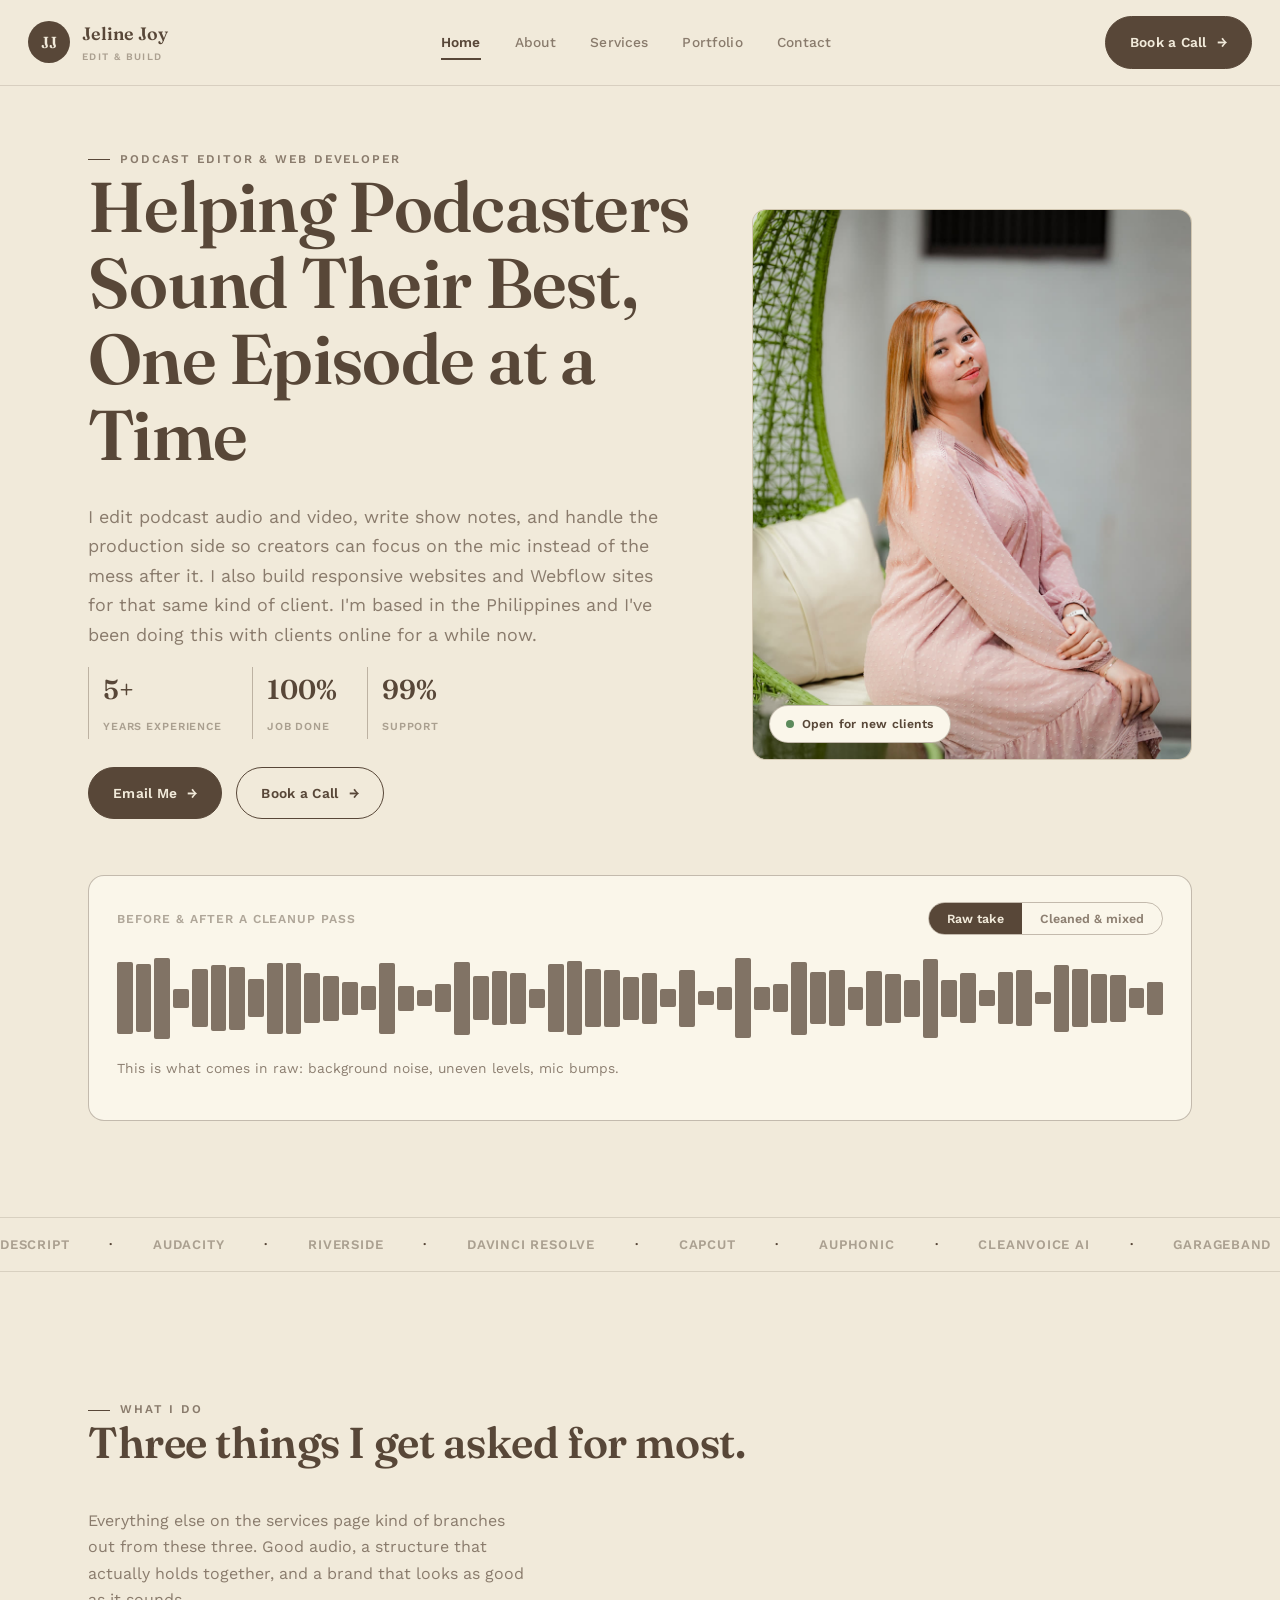
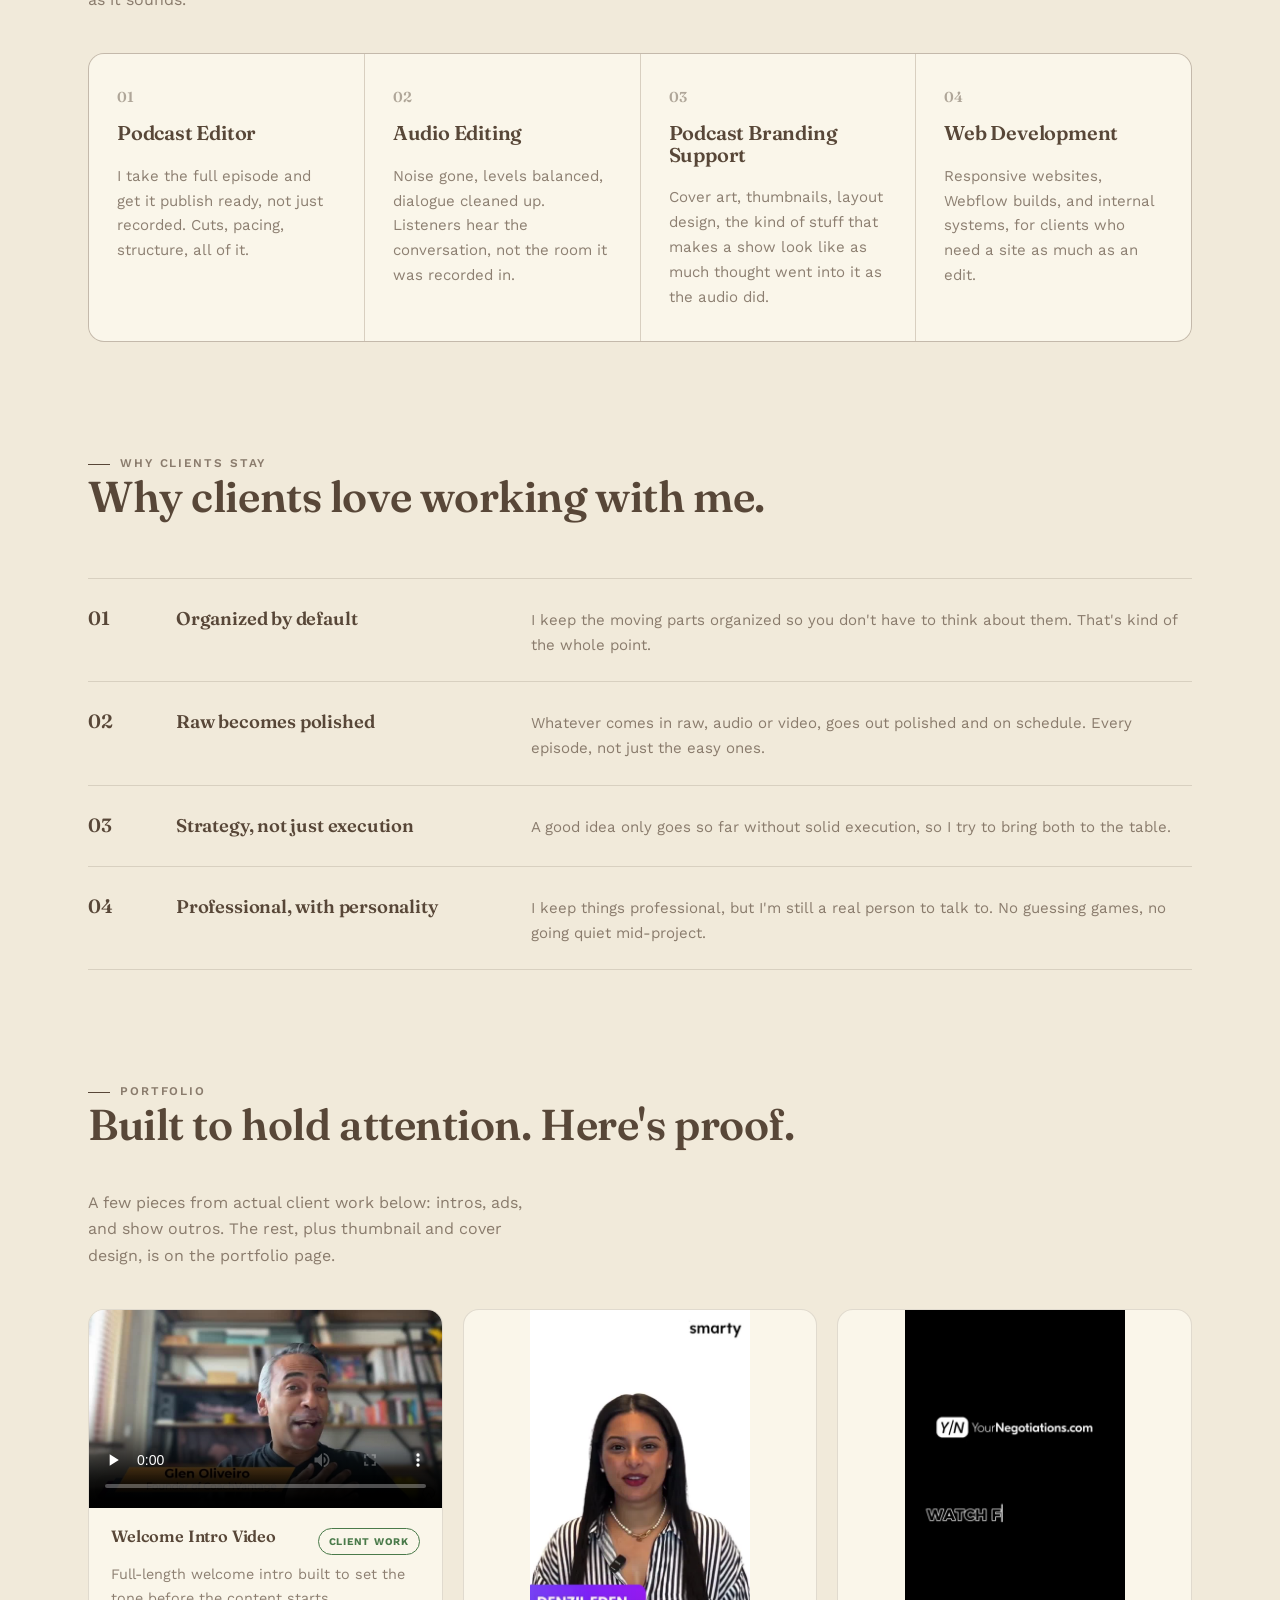
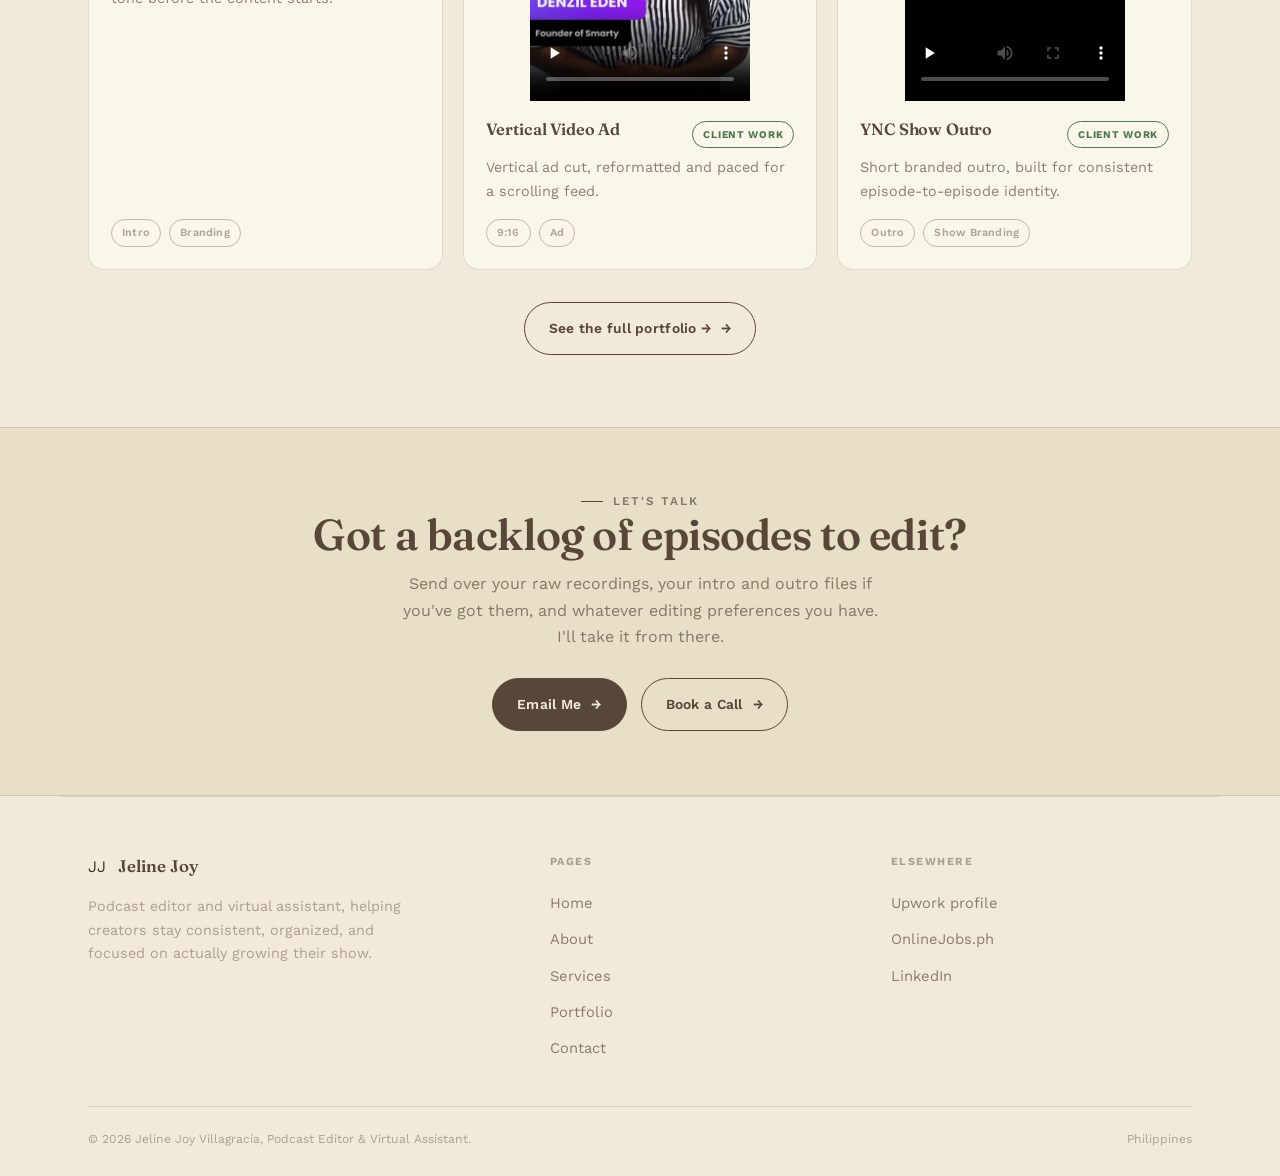
==== commit 6e6a7558: "Jeline Joy Portfolio" ====
--- a/index.html
+++ b/index.html
@@ -14,7 +14,7 @@
 <header class="nav-bar">
   <a class="brand" href="./index.html">
     <span class="mark">JJ</span>
-    <span>Jeline Joy<br><small>Podcast Editor &amp; VA</small></span>
+    <span>Jeline Joy<br><small>Edit &amp; Build</small></span>
   </a>
   <button class="menu-toggle" aria-label="Open menu" aria-expanded="false">☰</button>
   <nav class="nav-links" aria-label="Main navigation">
@@ -34,9 +34,9 @@
 <section class="hero wrap">
   <div class="hero-grid">
     <div>
-      <span class="eyebrow">Podcast Editor &amp; Virtual Assistant</span>
+      <span class="eyebrow">Podcast Editor &amp; Web Developer</span>
       <h1>Helping Podcasters Sound Their Best, One Episode at a Time</h1>
-      <p class="lead">I edit podcast audio and video, write show notes, and handle the production side so creators can focus on the mic instead of the mess after it. I'm based in the Philippines and I've been doing this with clients online for a while now.</p>
+      <p class="lead">I edit podcast audio and video, write show notes, and handle the production side so creators can focus on the mic instead of the mess after it. I also build responsive websites and Webflow sites for that same kind of client. I'm based in the Philippines and I've been doing this with clients online for a while now.</p>
       <div class="hero-stats">
         <div><b>5+</b><span>Years experience</span></div>
         <div><b>100%</b><span>Job done</span></div>
@@ -78,7 +78,7 @@
     <div><span class="eyebrow">What I do</span><h2>Three things I get asked for most.</h2></div>
     <p>Everything else on the services page kind of branches out from these three. Good audio, a structure that actually holds together, and a brand that looks as good as it sounds.</p>
   </div>
-  <div class="card-grid">
+  <div class="card-grid cols-4">
     <a class="card reveal" href="./services.html">
       <span class="tc-num">01</span>
       <h3>Podcast Editor</h3>
@@ -93,6 +93,11 @@
       <span class="tc-num">03</span>
       <h3>Podcast Branding Support</h3>
       <p>Cover art, thumbnails, layout design, the kind of stuff that makes a show look like as much thought went into it as the audio did.</p>
+    </a>
+    <a class="card reveal" href="./portfolio.html#web-development">
+      <span class="tc-num">04</span>
+      <h3>Web Development</h3>
+      <p>Responsive websites, Webflow builds, and internal systems, for clients who need a site as much as an edit.</p>
     </a>
   </div>
 </section>
--- a/style.css
+++ b/style.css
@@ -125,7 +125,7 @@
 }
 
 /* ---------- hero / waveform signature ---------- */
-.hero{ padding:64px 0 40px; }
+.hero{ padding-top:64px; padding-bottom:40px; }
 .hero-grid{ display:grid; grid-template-columns:1.25fr 0.9fr; gap:52px; align-items:center; }
 .hero-stats{ display:flex; flex-wrap:wrap; gap:30px; margin-top:8px; }
 .hero-stats div{ border-left:1px solid var(--line-strong); padding-left:14px; }
@@ -162,8 +162,8 @@
 @keyframes scroll-left{ from{ transform:translateX(0); } to{ transform:translateX(-50%); } }
 
 /* ---------- sections ---------- */
-.section{ padding:72px 0; }
-.section-tight{ padding:40px 0; }
+.section{ padding-top:72px; padding-bottom:72px; }
+.section-tight{ padding-top:40px; padding-bottom:40px; }
 .section-head{ display:flex; justify-content:space-between; align-items:flex-end; gap:24px; margin-bottom:40px; flex-wrap:wrap; }
 .section-head p{ max-width:44ch; color:var(--ink-soft); margin:0; }
 
@@ -203,7 +203,7 @@
 .cta-actions{ display:flex; gap:14px; justify-content:center; flex-wrap:wrap; }
 
 /* ---------- footer ---------- */
-.footer{ border-top:1px solid var(--line); padding:56px 0 26px; }
+.footer{ border-top:1px solid var(--line); padding-top:56px; padding-bottom:26px; }
 .footer-top{ display:grid; grid-template-columns:1.4fr 1fr 1fr; gap:40px; margin-bottom:40px; }
 .footer-brand{ display:flex; align-items:center; gap:12px; margin-bottom:14px; }
 .footer p{ color:var(--ink-faint); font-size:0.9rem; max-width:38ch; }
@@ -214,7 +214,7 @@
 @media (max-width:760px){ .footer-top{ grid-template-columns:1fr; } }
 
 /* ---------- page hero (inner pages) ---------- */
-.page-hero{ padding:56px 0 32px; border-bottom:1px solid var(--line); }
+.page-hero{ padding-top:56px; padding-bottom:32px; border-bottom:1px solid var(--line); }
 .page-hero h1{ max-width:18ch; }
 .page-hero .lead{ margin-top:14px; }
 
@@ -270,6 +270,8 @@
 .group-title p{ max-width:42ch; color:var(--ink-soft); margin:0; }
 .portfolio-grid{ display:grid; grid-template-columns:repeat(3,1fr); gap:20px; }
 .portfolio-card{ background:var(--card); border:1px solid var(--line); border-radius:16px; overflow:hidden; display:flex; flex-direction:column; }
+.portfolio-card.clickable{ transition:border-color .2s ease, transform .2s ease; }
+.portfolio-card.clickable:hover{ border-color:var(--line-strong); transform:translateY(-2px); }
 .portfolio-card .portfolio-body{ padding:20px 22px 22px; display:flex; flex-direction:column; gap:8px; flex:1; }
 .portfolio-card .status{ font-family:var(--body); font-size:0.64rem; font-weight:700; letter-spacing:.07em; text-transform:uppercase; padding:4px 10px; border:1px solid var(--line-strong); color:var(--ink-faint); align-self:flex-start; border-radius:30px; }
 .portfolio-card .status.open{ color:#4a7a4a; border-color:#4a7a4a; }
@@ -279,6 +281,22 @@
 .tag-row{ display:flex; flex-wrap:wrap; gap:8px; margin-top:auto; padding-top:8px; }
 .tag{ font-family:var(--body); font-size:0.68rem; font-weight:600; letter-spacing:.02em; color:var(--ink-faint); border:1px solid var(--line-strong); padding:4px 10px; border-radius:30px; }
 .portfolio-img{ aspect-ratio:16/10; overflow:hidden; background:var(--paper-2); }
+.drive-card{ position:relative; display:block; }
+.drive-card .portfolio-img{ position:relative; }
+.drive-card .play-badge{
+  position:absolute; top:50%; left:50%; transform:translate(-50%,-50%);
+  width:56px; height:56px; border-radius:50%; background:rgba(88,71,56,0.88);
+  display:flex; align-items:center; justify-content:center; transition:background .2s ease, transform .2s ease;
+}
+.drive-card .play-badge::after{
+  content:""; width:0; height:0; margin-left:4px;
+  border-top:10px solid transparent; border-bottom:10px solid transparent; border-left:16px solid var(--paper);
+}
+.drive-card:hover .play-badge{ background:var(--ink); transform:translate(-50%,-50%) scale(1.08); }
+.drive-card .watch-tag{
+  position:absolute; bottom:12px; right:12px; background:var(--card); border:1px solid var(--line-strong);
+  border-radius:30px; padding:5px 12px; font-size:0.68rem; font-weight:600; color:var(--ink);
+}
 .portfolio-img img{ width:100%; height:100%; object-fit:cover; display:block; }
 .video-frame{ position:relative; background:var(--paper-2); overflow:hidden; aspect-ratio:16/9; }
 .video-frame.portrait{ aspect-ratio:9/16; max-width:220px; margin:0 auto; }
@@ -300,6 +318,7 @@
 
 /* ---------- contact ---------- */
 .contact-grid{ display:grid; grid-template-columns:1fr 1fr; gap:56px; }
+@media (max-width:860px){ .contact-grid{ grid-template-columns:1fr; gap:40px; } }
 .form-field{ margin-bottom:20px; }
 .form-field label{ display:block; font-size:0.76rem; font-weight:600; letter-spacing:.04em; text-transform:uppercase; color:var(--ink-faint); margin-bottom:8px; }
 .form-field input, .form-field select, .form-field textarea{
